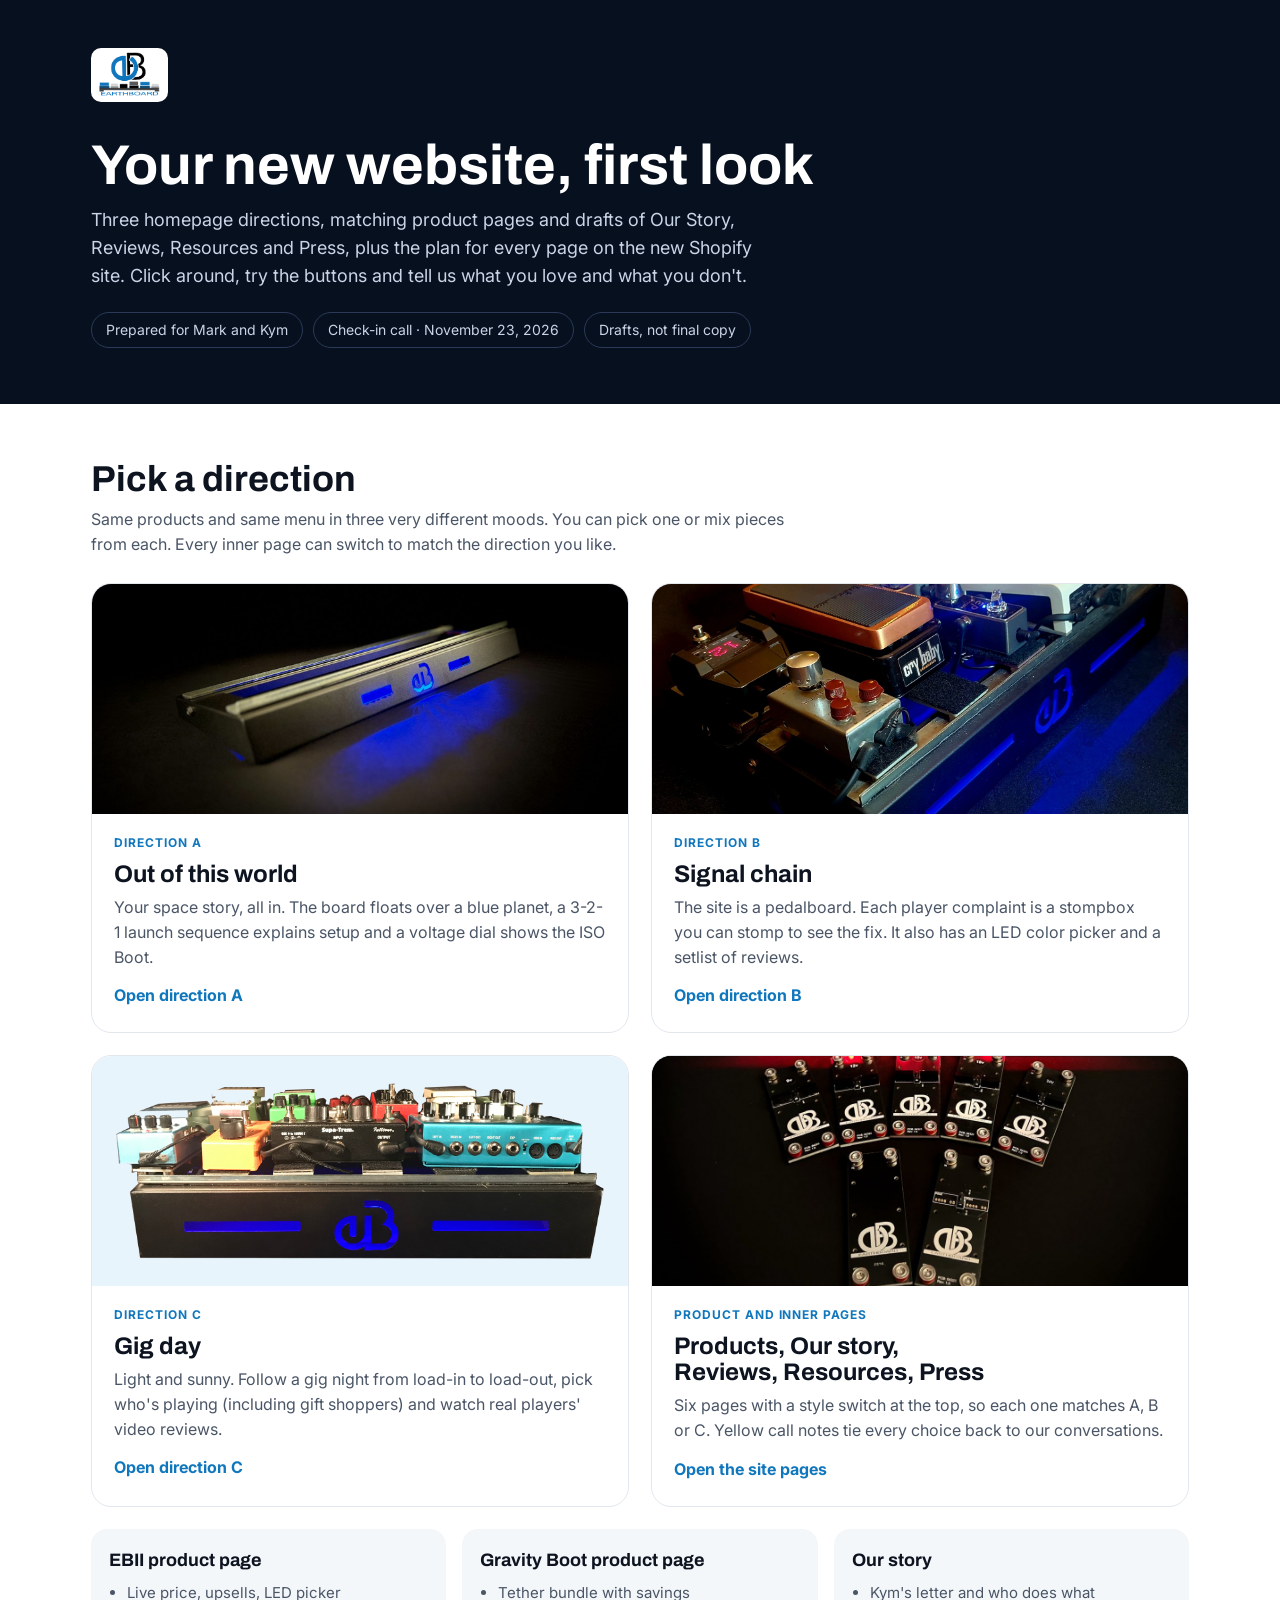
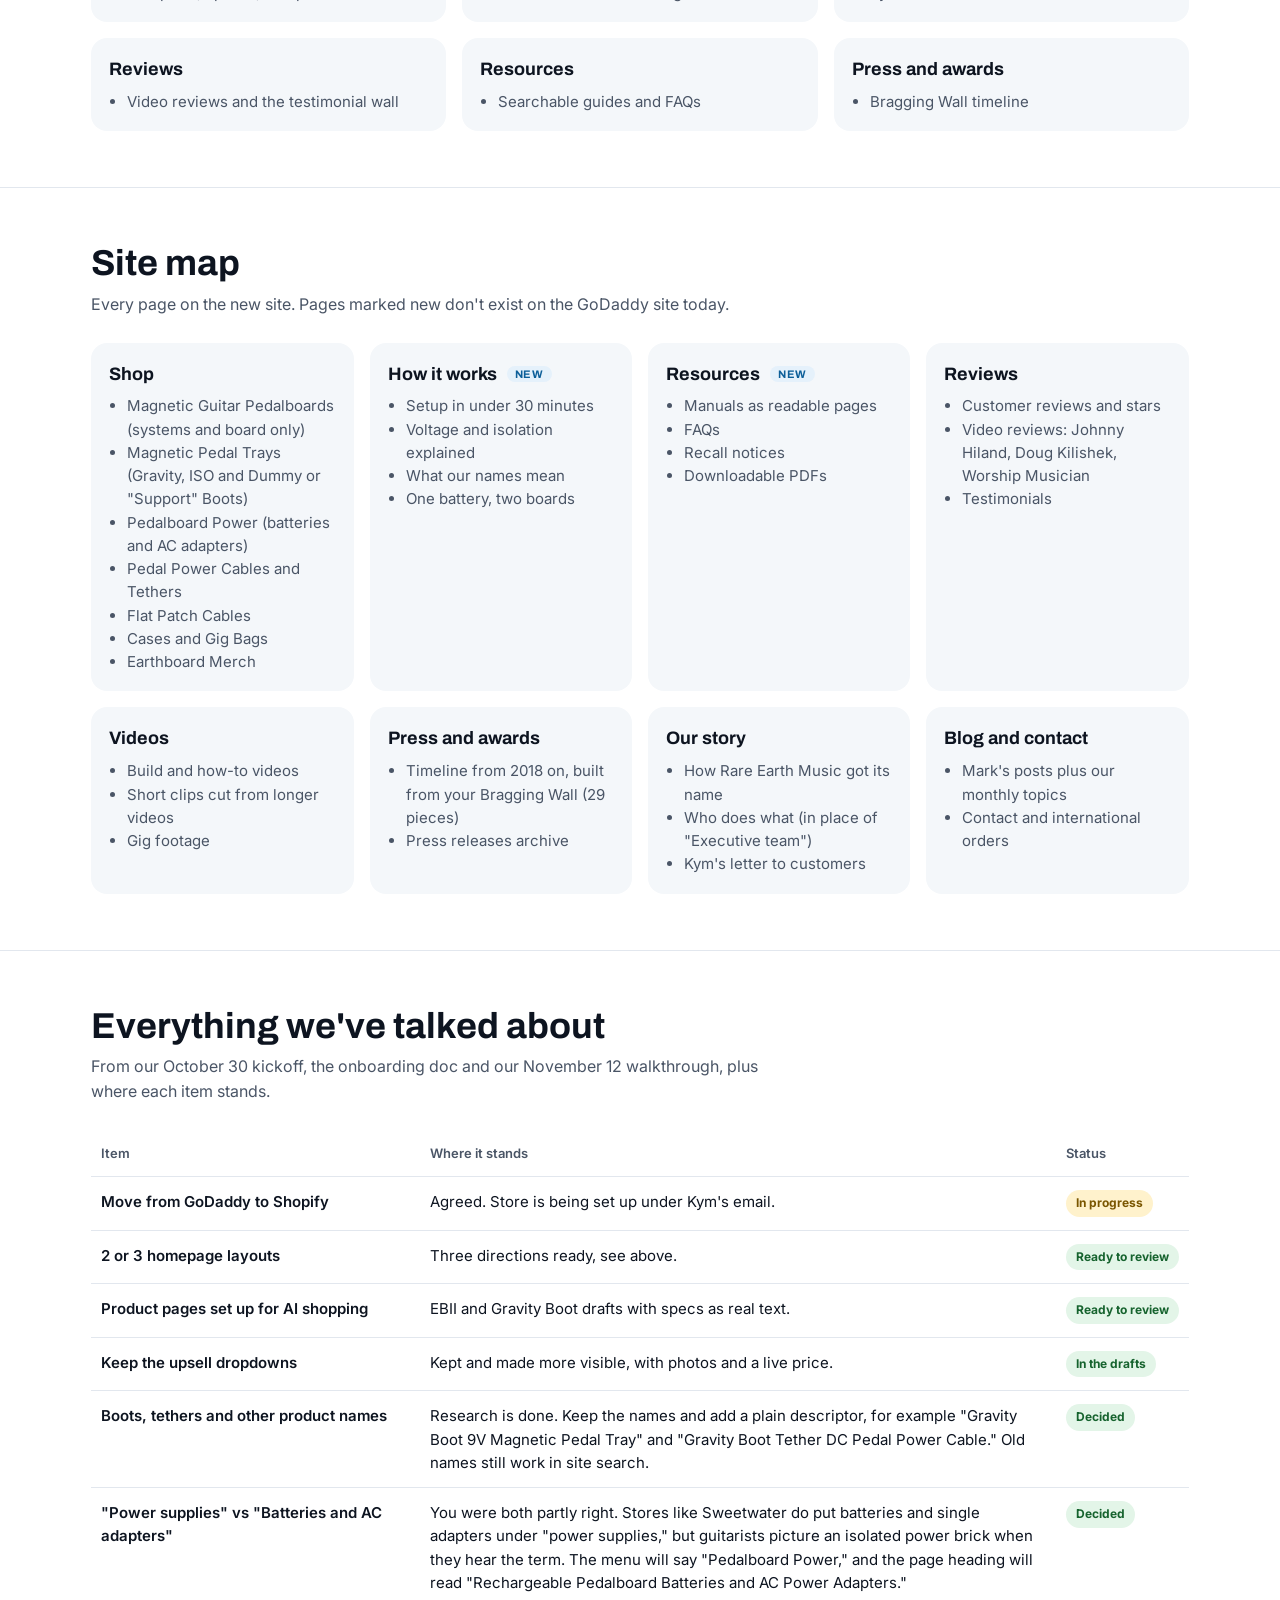
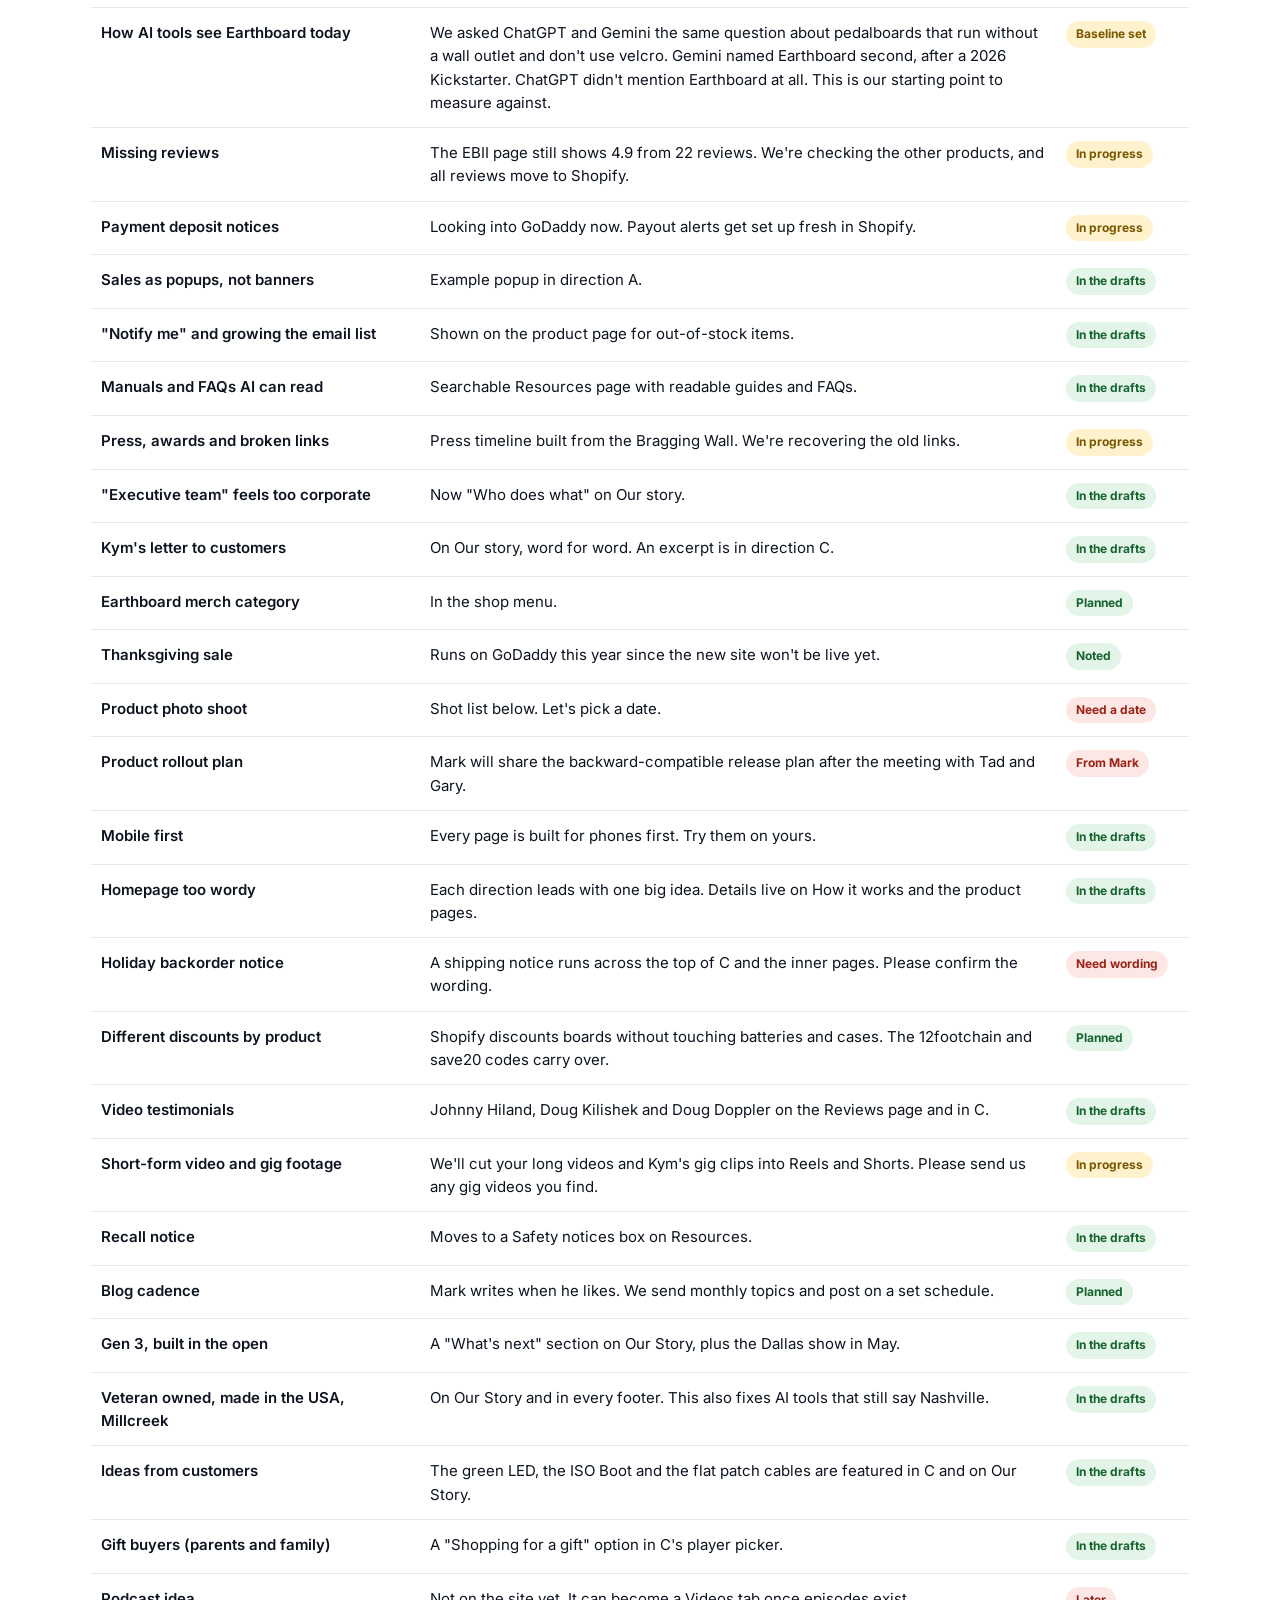
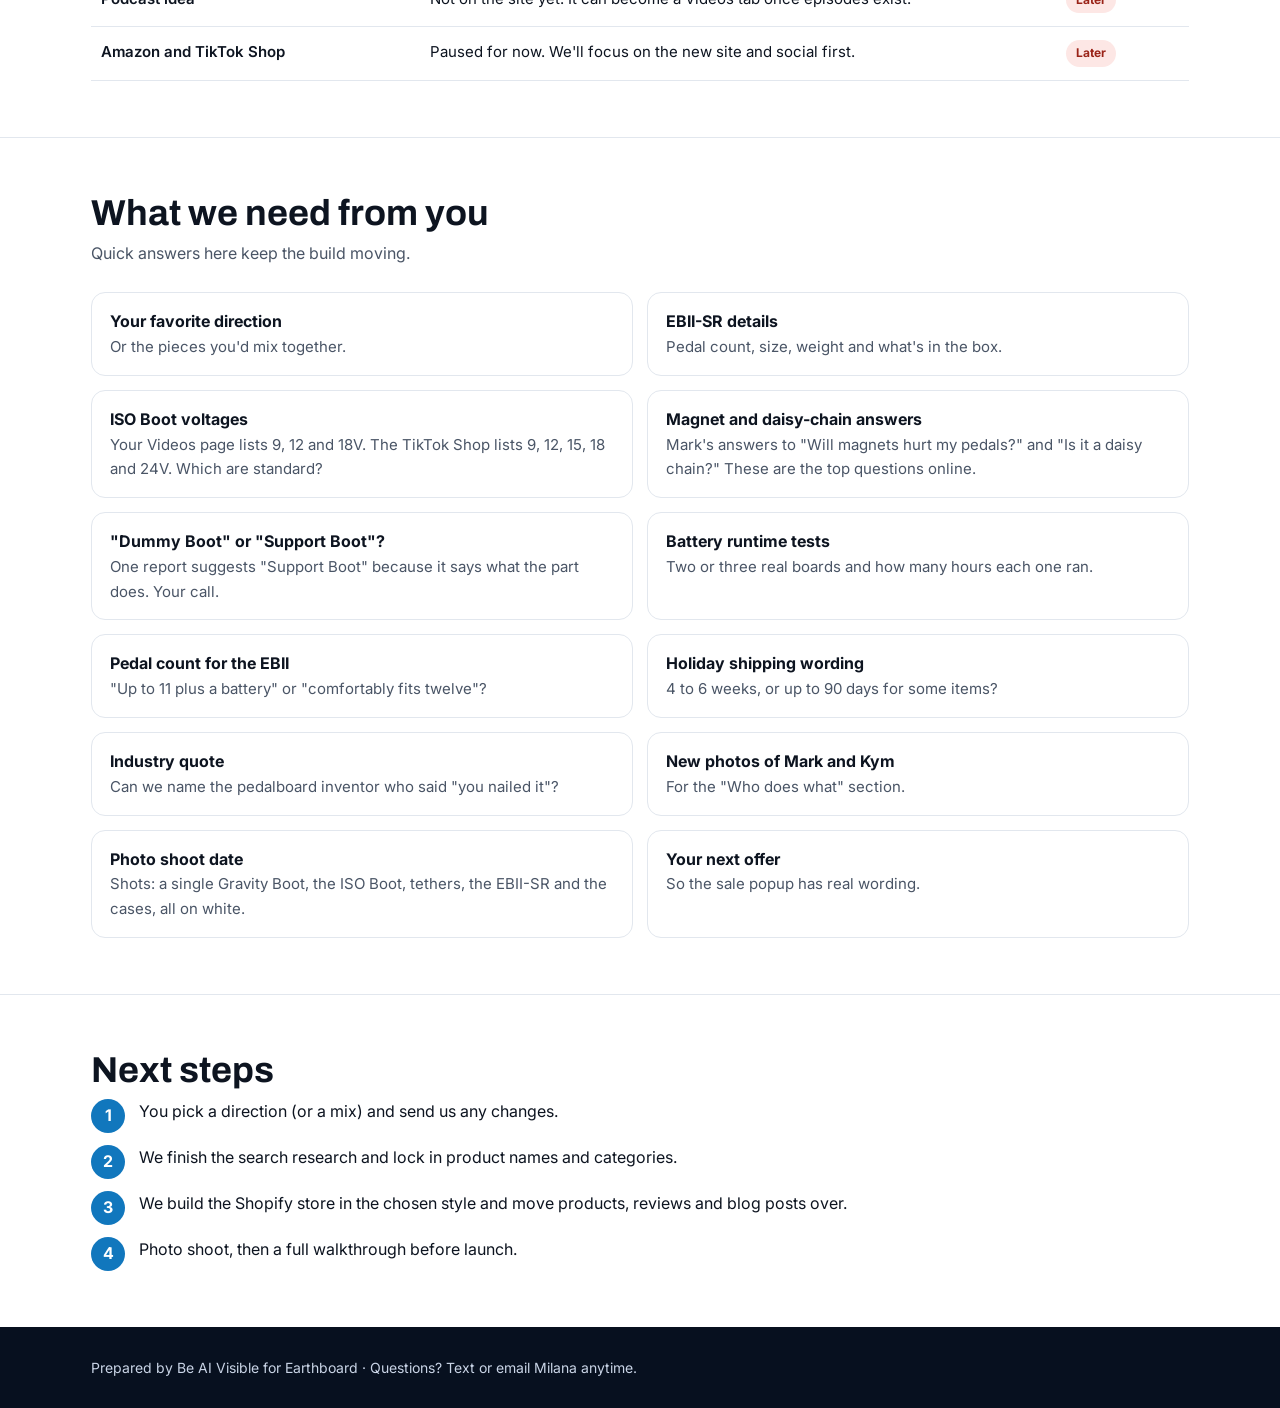
==== index.html @ 6cc05369 "Add Earthboard website mockups Co-Authored-By: Claude Opus 5.5 <noreply@anthropic.com> Claude-Sessio" ====
<!DOCTYPE html>
<html lang="en">
<head>
<meta charset="utf-8">
<meta name="viewport" content="width=device-width, initial-scale=1">
<title>Earthboard Website Drafts</title>
<link rel="preconnect" href="https://fonts.googleapis.com">
<link href="https://fonts.googleapis.com/css2?family=Archivo:wght@600;800&family=Inter:wght@400;500;600;700&display=swap" rel="stylesheet">
<style>
/* VOICE: warm, organised, client-ready
   IDEA: a gig poster for the website project: the lineup is the drafts, the setlist is the call follow-ups
   PICTURE: four big draft cards with real photos, then the site map drawn as a tree
   COLOUR and TYPE: deep navy band, white body, Earthboard blue; Archivo headings, Inter body
   LAYOUT: hero, draft cards, site map, call follow-ups table, what we need, next steps */
:root{color-scheme:light;--ink:#0d1420;--dim:#4a5566;--line:#e2e7ee;--soft:#f4f7fa;--blue:#1177bd;--navy:#07101f}
*{box-sizing:border-box;min-width:0}
body{margin:0;background:#fff;color:var(--ink);font:16px/1.55 Inter,system-ui,sans-serif;overflow-x:clip}
h1,h2,h3{font-family:Archivo,sans-serif;margin:0;line-height:1.1;text-wrap:balance}
.wrap{max-width:1200px;margin:0 auto;padding:0 max(4vw,16px)}
a{color:#0d5f99}
a:focus-visible{outline:3px solid #ffb703;outline-offset:3px}
.hero{background:var(--navy);color:#fff;padding:48px 0 56px}
.hero img{height:54px;background:#fff;border-radius:10px;padding:4px 8px}
.hero h1{font-size:clamp(34px,5vw,56px);margin:26px 0 10px}
.hero p{color:#c9d4e6;font-size:18px;margin:0;max-width:680px}
.meta{display:flex;flex-wrap:wrap;gap:10px;margin-top:22px}
.meta span{border:1px solid #2b3a58;border-radius:999px;padding:6px 14px;font-size:14px;color:#c9d4e6}
.band{padding:56px 0}
.band+.band{border-top:1px solid var(--line)}
.band h2{font-size:clamp(26px,3vw,36px);margin-bottom:8px}
.lead{color:var(--dim);margin:0 0 26px;max-width:700px}
.cards{display:grid;grid-template-columns:repeat(2,minmax(0,1fr));gap:22px}
.card{border:1px solid var(--line);border-radius:20px;overflow:hidden;text-decoration:none;color:var(--ink);display:flex;flex-direction:column;transition:transform .2s}
.card:hover{transform:translateY(-3px);box-shadow:0 14px 30px rgba(13,20,32,.12)}
.card .img{height:230px;background:#05060a;overflow:hidden}
.card .img img{width:100%;height:100%;object-fit:cover;display:block}
.card .t{padding:20px 22px 24px;display:flex;flex-direction:column;gap:8px}
.card .tag{font-size:12px;font-weight:700;letter-spacing:.08em;text-transform:uppercase;color:var(--blue)}
.card h3{font-size:24px}
.card p{margin:0;color:var(--dim)}
.card .go{margin-top:6px;font-weight:700;color:var(--blue)}
.tree{display:grid;grid-template-columns:repeat(4,minmax(0,1fr));gap:16px}
.node{background:var(--soft);border-radius:16px;padding:18px}
.node b{font-family:Archivo,sans-serif;font-size:18px;display:block;margin-bottom:6px}
.node ul{margin:0;padding-left:18px;color:var(--dim);font-size:15px}
.node .new{font-size:11px;font-weight:700;letter-spacing:.06em;text-transform:uppercase;background:#e5f1fb;color:#0d5f99;border-radius:999px;padding:2px 8px;margin-left:6px;vertical-align:2px}
.scroll{overflow-x:auto}
table{width:100%;border-collapse:collapse;font-size:15px}
th,td{text-align:left;padding:13px 10px;border-bottom:1px solid var(--line);vertical-align:top}
th{font-size:13px;color:var(--dim);font-weight:600}
td:first-child{font-weight:600;width:30%}
.st{display:inline-block;font-size:12px;font-weight:700;border-radius:999px;padding:4px 10px;white-space:nowrap}
.done{background:#e3f5e8;color:#16632e}
.prog{background:#fff2cc;color:#7a5600}
.wait{background:#fde7e5;color:#9a2318}
.need{display:grid;grid-template-columns:repeat(2,minmax(0,1fr));gap:14px}
.need div{border:1px solid var(--line);border-radius:14px;padding:16px 18px}
.need b{display:block}
.need span{color:var(--dim);font-size:15px}
.next{display:flex;flex-direction:column;gap:12px;max-width:760px}
.next div{display:flex;gap:14px;align-items:flex-start}
.next i{flex:none;width:34px;height:34px;border-radius:50%;background:var(--blue);color:#fff;font-style:normal;font-weight:700;display:flex;align-items:center;justify-content:center}
footer{background:var(--navy);color:#c9d4e6;padding:30px 0;font-size:14px}
@media(max-width:900px){.tree{grid-template-columns:repeat(2,minmax(0,1fr))}}
@media(max-width:700px){.cards,.need{grid-template-columns:minmax(0,1fr)}.tree{grid-template-columns:minmax(0,1fr)}td:first-child{width:auto}}
@media(max-width:600px){.stack thead{display:none}.stack tr{display:grid;padding:10px 0;border-bottom:1px solid var(--line)}.stack td{border:0;padding:3px 0}}
</style>
</head>
<body>

<section class="hero">
<div class="wrap">
<img src="assets/logo.png" alt="Earthboard">
<h1>Your new website, first look</h1>
<p>Three homepage directions, matching product pages and drafts of Our Story, Reviews, Resources and Press, plus the plan for every page on the new Shopify site. Click around, try the buttons and tell us what you love and what you don't.</p>
<div class="meta"><span>Prepared for Mark and Kym</span><span>Check-in call · November 23, 2026</span><span>Drafts, not final copy</span></div>
</div>
</section>

<section class="band">
<div class="wrap">
<h2>Pick a direction</h2>
<p class="lead">Same products and same menu in three very different moods. You can pick one or mix pieces from each. Every inner page can switch to match the direction you like.</p>
<div class="cards">
<a class="card" href="a/"><div class="img"><img src="assets/sr-glow.jpg" alt=""></div><div class="t"><span class="tag">Direction A</span><h3>Out of this world</h3><p>Your space story, all in. The board floats over a blue planet, a 3-2-1 launch sequence explains setup and a voltage dial shows the ISO Boot.</p><span class="go">Open direction A</span></div></a>
<a class="card" href="b/"><div class="img"><img src="assets/board-side.jpg" alt=""></div><div class="t"><span class="tag">Direction B</span><h3>Signal chain</h3><p>The site is a pedalboard. Each player complaint is a stompbox you can stomp to see the fix. It also has an LED color picker and a setlist of reviews.</p><span class="go">Open direction B</span></div></a>
<a class="card" href="c/"><div class="img" style="background:#e8f4fc"><img src="assets/board-cutout.png" alt="" style="object-fit:contain;padding:24px"></div><div class="t"><span class="tag">Direction C</span><h3>Gig day</h3><p>Light and sunny. Follow a gig night from load-in to load-out, pick who's playing (including gift shoppers) and watch real players' video reviews.</p><span class="go">Open direction C</span></div></a>
<a class="card" href="pages/#ebii"><div class="img"><img src="assets/boots-fan.jpg" alt="" style="object-position:50% 75%"></div><div class="t"><span class="tag">Product and inner pages</span><h3>Products, Our story, Reviews, Resources, Press</h3><p>Six pages with a style switch at the top, so each one matches A, B or C. Yellow call notes tie every choice back to our conversations.</p><span class="go">Open the site pages</span></div></a>
</div>
<div class="tree" style="margin-top:22px;grid-template-columns:repeat(3,minmax(0,1fr))">
<a class="node" href="pages/#ebii" style="text-decoration:none;color:inherit"><b>EBII product page</b><ul><li>Live price, upsells, LED picker</li></ul></a>
<a class="node" href="pages/#gravity-boot" style="text-decoration:none;color:inherit"><b>Gravity Boot product page</b><ul><li>Tether bundle with savings</li></ul></a>
<a class="node" href="pages/#story" style="text-decoration:none;color:inherit"><b>Our story</b><ul><li>Kym's letter and who does what</li></ul></a>
<a class="node" href="pages/#reviews" style="text-decoration:none;color:inherit"><b>Reviews</b><ul><li>Video reviews and the testimonial wall</li></ul></a>
<a class="node" href="pages/#resources" style="text-decoration:none;color:inherit"><b>Resources</b><ul><li>Searchable guides and FAQs</li></ul></a>
<a class="node" href="pages/#press" style="text-decoration:none;color:inherit"><b>Press and awards</b><ul><li>Bragging Wall timeline</li></ul></a>
</div>
</div>
</section>

<section class="band">
<div class="wrap">
<h2>Site map</h2>
<p class="lead">Every page on the new site. Pages marked new don't exist on the GoDaddy site today.</p>
<div class="tree">
<div class="node"><b>Shop</b><ul><li>Magnetic Guitar Pedalboards (systems and board only)</li><li>Magnetic Pedal Trays (Gravity, ISO and Dummy or "Support" Boots)</li><li>Pedalboard Power (batteries and AC adapters)</li><li>Pedal Power Cables and Tethers</li><li>Flat Patch Cables</li><li>Cases and Gig Bags</li><li>Earthboard Merch</li></ul></div>
<div class="node"><b>How it works <span class="new">new</span></b><ul><li>Setup in under 30 minutes</li><li>Voltage and isolation explained</li><li>What our names mean</li><li>One battery, two boards</li></ul></div>
<div class="node"><b>Resources <span class="new">new</span></b><ul><li>Manuals as readable pages</li><li>FAQs</li><li>Recall notices</li><li>Downloadable PDFs</li></ul></div>
<div class="node"><b>Reviews</b><ul><li>Customer reviews and stars</li><li>Video reviews: Johnny Hiland, Doug Kilishek, Worship Musician</li><li>Testimonials</li></ul></div>
<div class="node"><b>Videos</b><ul><li>Build and how-to videos</li><li>Short clips cut from longer videos</li><li>Gig footage</li></ul></div>
<div class="node"><b>Press and awards</b><ul><li>Timeline from 2018 on, built from your Bragging Wall (29 pieces)</li><li>Press releases archive</li></ul></div>
<div class="node"><b>Our story</b><ul><li>How Rare Earth Music got its name</li><li>Who does what (in place of "Executive team")</li><li>Kym's letter to customers</li></ul></div>
<div class="node"><b>Blog and contact</b><ul><li>Mark's posts plus our monthly topics</li><li>Contact and international orders</li></ul></div>
</div>
</div>
</section>

<section class="band">
<div class="wrap">
<h2>Everything we've talked about</h2>
<p class="lead">From our October 30 kickoff, the onboarding doc and our November 12 walkthrough, plus where each item stands.</p>
<div class="scroll"><table class="stack">
<thead><tr><th>Item</th><th>Where it stands</th><th>Status</th></tr></thead>
<tbody>
<tr><td>Move from GoDaddy to Shopify</td><td>Agreed. Store is being set up under Kym's email.</td><td><span class="st prog">In progress</span></td></tr>
<tr><td>2 or 3 homepage layouts</td><td>Three directions ready, see above.</td><td><span class="st done">Ready to review</span></td></tr>
<tr><td>Product pages set up for AI shopping</td><td>EBII and Gravity Boot drafts with specs as real text.</td><td><span class="st done">Ready to review</span></td></tr>
<tr><td>Keep the upsell dropdowns</td><td>Kept and made more visible, with photos and a live price.</td><td><span class="st done">In the drafts</span></td></tr>
<tr><td>Boots, tethers and other product names</td><td>Research is done. Keep the names and add a plain descriptor, for example "Gravity Boot 9V Magnetic Pedal Tray" and "Gravity Boot Tether DC Pedal Power Cable." Old names still work in site search.</td><td><span class="st done">Decided</span></td></tr>
<tr><td>"Power supplies" vs "Batteries and AC adapters"</td><td>You were both partly right. Stores like Sweetwater do put batteries and single adapters under "power supplies," but guitarists picture an isolated power brick when they hear the term. The menu will say "Pedalboard Power," and the page heading will read "Rechargeable Pedalboard Batteries and AC Power Adapters."</td><td><span class="st done">Decided</span></td></tr>
<tr><td>How AI tools see Earthboard today</td><td>We asked ChatGPT and Gemini the same question about pedalboards that run without a wall outlet and don't use velcro. Gemini named Earthboard second, after a 2026 Kickstarter. ChatGPT didn't mention Earthboard at all. This is our starting point to measure against.</td><td><span class="st prog">Baseline set</span></td></tr>
<tr><td>Missing reviews</td><td>The EBII page still shows 4.9 from 22 reviews. We're checking the other products, and all reviews move to Shopify.</td><td><span class="st prog">In progress</span></td></tr>
<tr><td>Payment deposit notices</td><td>Looking into GoDaddy now. Payout alerts get set up fresh in Shopify.</td><td><span class="st prog">In progress</span></td></tr>
<tr><td>Sales as popups, not banners</td><td>Example popup in direction A.</td><td><span class="st done">In the drafts</span></td></tr>
<tr><td>"Notify me" and growing the email list</td><td>Shown on the product page for out-of-stock items.</td><td><span class="st done">In the drafts</span></td></tr>
<tr><td>Manuals and FAQs AI can read</td><td>Searchable Resources page with readable guides and FAQs.</td><td><span class="st done">In the drafts</span></td></tr>
<tr><td>Press, awards and broken links</td><td>Press timeline built from the Bragging Wall. We're recovering the old links.</td><td><span class="st prog">In progress</span></td></tr>
<tr><td>"Executive team" feels too corporate</td><td>Now "Who does what" on Our story.</td><td><span class="st done">In the drafts</span></td></tr>
<tr><td>Kym's letter to customers</td><td>On Our story, word for word. An excerpt is in direction C.</td><td><span class="st done">In the drafts</span></td></tr>
<tr><td>Earthboard merch category</td><td>In the shop menu.</td><td><span class="st done">Planned</span></td></tr>
<tr><td>Thanksgiving sale</td><td>Runs on GoDaddy this year since the new site won't be live yet.</td><td><span class="st done">Noted</span></td></tr>
<tr><td>Product photo shoot</td><td>Shot list below. Let's pick a date.</td><td><span class="st wait">Need a date</span></td></tr>
<tr><td>Product rollout plan</td><td>Mark will share the backward-compatible release plan after the meeting with Tad and Gary.</td><td><span class="st wait">From Mark</span></td></tr>
<tr><td>Mobile first</td><td>Every page is built for phones first. Try them on yours.</td><td><span class="st done">In the drafts</span></td></tr>
<tr><td>Homepage too wordy</td><td>Each direction leads with one big idea. Details live on How it works and the product pages.</td><td><span class="st done">In the drafts</span></td></tr>
<tr><td>Holiday backorder notice</td><td>A shipping notice runs across the top of C and the inner pages. Please confirm the wording.</td><td><span class="st wait">Need wording</span></td></tr>
<tr><td>Different discounts by product</td><td>Shopify discounts boards without touching batteries and cases. The 12footchain and save20 codes carry over.</td><td><span class="st done">Planned</span></td></tr>
<tr><td>Video testimonials</td><td>Johnny Hiland, Doug Kilishek and Doug Doppler on the Reviews page and in C.</td><td><span class="st done">In the drafts</span></td></tr>
<tr><td>Short-form video and gig footage</td><td>We'll cut your long videos and Kym's gig clips into Reels and Shorts. Please send us any gig videos you find.</td><td><span class="st prog">In progress</span></td></tr>
<tr><td>Recall notice</td><td>Moves to a Safety notices box on Resources.</td><td><span class="st done">In the drafts</span></td></tr>
<tr><td>Blog cadence</td><td>Mark writes when he likes. We send monthly topics and post on a set schedule.</td><td><span class="st done">Planned</span></td></tr>
<tr><td>Gen 3, built in the open</td><td>A "What's next" section on Our Story, plus the Dallas show in May.</td><td><span class="st done">In the drafts</span></td></tr>
<tr><td>Veteran owned, made in the USA, Millcreek</td><td>On Our Story and in every footer. This also fixes AI tools that still say Nashville.</td><td><span class="st done">In the drafts</span></td></tr>
<tr><td>Ideas from customers</td><td>The green LED, the ISO Boot and the flat patch cables are featured in C and on Our Story.</td><td><span class="st done">In the drafts</span></td></tr>
<tr><td>Gift buyers (parents and family)</td><td>A "Shopping for a gift" option in C's player picker.</td><td><span class="st done">In the drafts</span></td></tr>
<tr><td>Podcast idea</td><td>Not on the site yet. It can become a Videos tab once episodes exist.</td><td><span class="st wait">Later</span></td></tr>
<tr><td>Amazon and TikTok Shop</td><td>Paused for now. We'll focus on the new site and social first.</td><td><span class="st wait">Later</span></td></tr>
</tbody></table></div>
</div>
</section>

<section class="band">
<div class="wrap">
<h2>What we need from you</h2>
<p class="lead">Quick answers here keep the build moving.</p>
<div class="need">
<div><b>Your favorite direction</b><span>Or the pieces you'd mix together.</span></div>
<div><b>EBII-SR details</b><span>Pedal count, size, weight and what's in the box.</span></div>
<div><b>ISO Boot voltages</b><span>Your Videos page lists 9, 12 and 18V. The TikTok Shop lists 9, 12, 15, 18 and 24V. Which are standard?</span></div>
<div><b>Magnet and daisy-chain answers</b><span>Mark's answers to "Will magnets hurt my pedals?" and "Is it a daisy chain?" These are the top questions online.</span></div>
<div><b>"Dummy Boot" or "Support Boot"?</b><span>One report suggests "Support Boot" because it says what the part does. Your call.</span></div>
<div><b>Battery runtime tests</b><span>Two or three real boards and how many hours each one ran.</span></div>
<div><b>Pedal count for the EBII</b><span>"Up to 11 plus a battery" or "comfortably fits twelve"?</span></div>
<div><b>Holiday shipping wording</b><span>4 to 6 weeks, or up to 90 days for some items?</span></div>
<div><b>Industry quote</b><span>Can we name the pedalboard inventor who said "you nailed it"?</span></div>
<div><b>New photos of Mark and Kym</b><span>For the "Who does what" section.</span></div>
<div><b>Photo shoot date</b><span>Shots: a single Gravity Boot, the ISO Boot, tethers, the EBII-SR and the cases, all on white.</span></div>
<div><b>Your next offer</b><span>So the sale popup has real wording.</span></div>
</div>
</div>
</section>

<section class="band">
<div class="wrap">
<h2>Next steps</h2>
<div class="next">
<div><i>1</i><p style="margin:0">You pick a direction (or a mix) and send us any changes.</p></div>
<div><i>2</i><p style="margin:0">We finish the search research and lock in product names and categories.</p></div>
<div><i>3</i><p style="margin:0">We build the Shopify store in the chosen style and move products, reviews and blog posts over.</p></div>
<div><i>4</i><p style="margin:0">Photo shoot, then a full walkthrough before launch.</p></div>
</div>
</div>
</section>

<footer><div class="wrap">Prepared by Be AI Visible for Earthboard · Questions? Text or email Milana anytime.</div></footer>
</body>
</html>
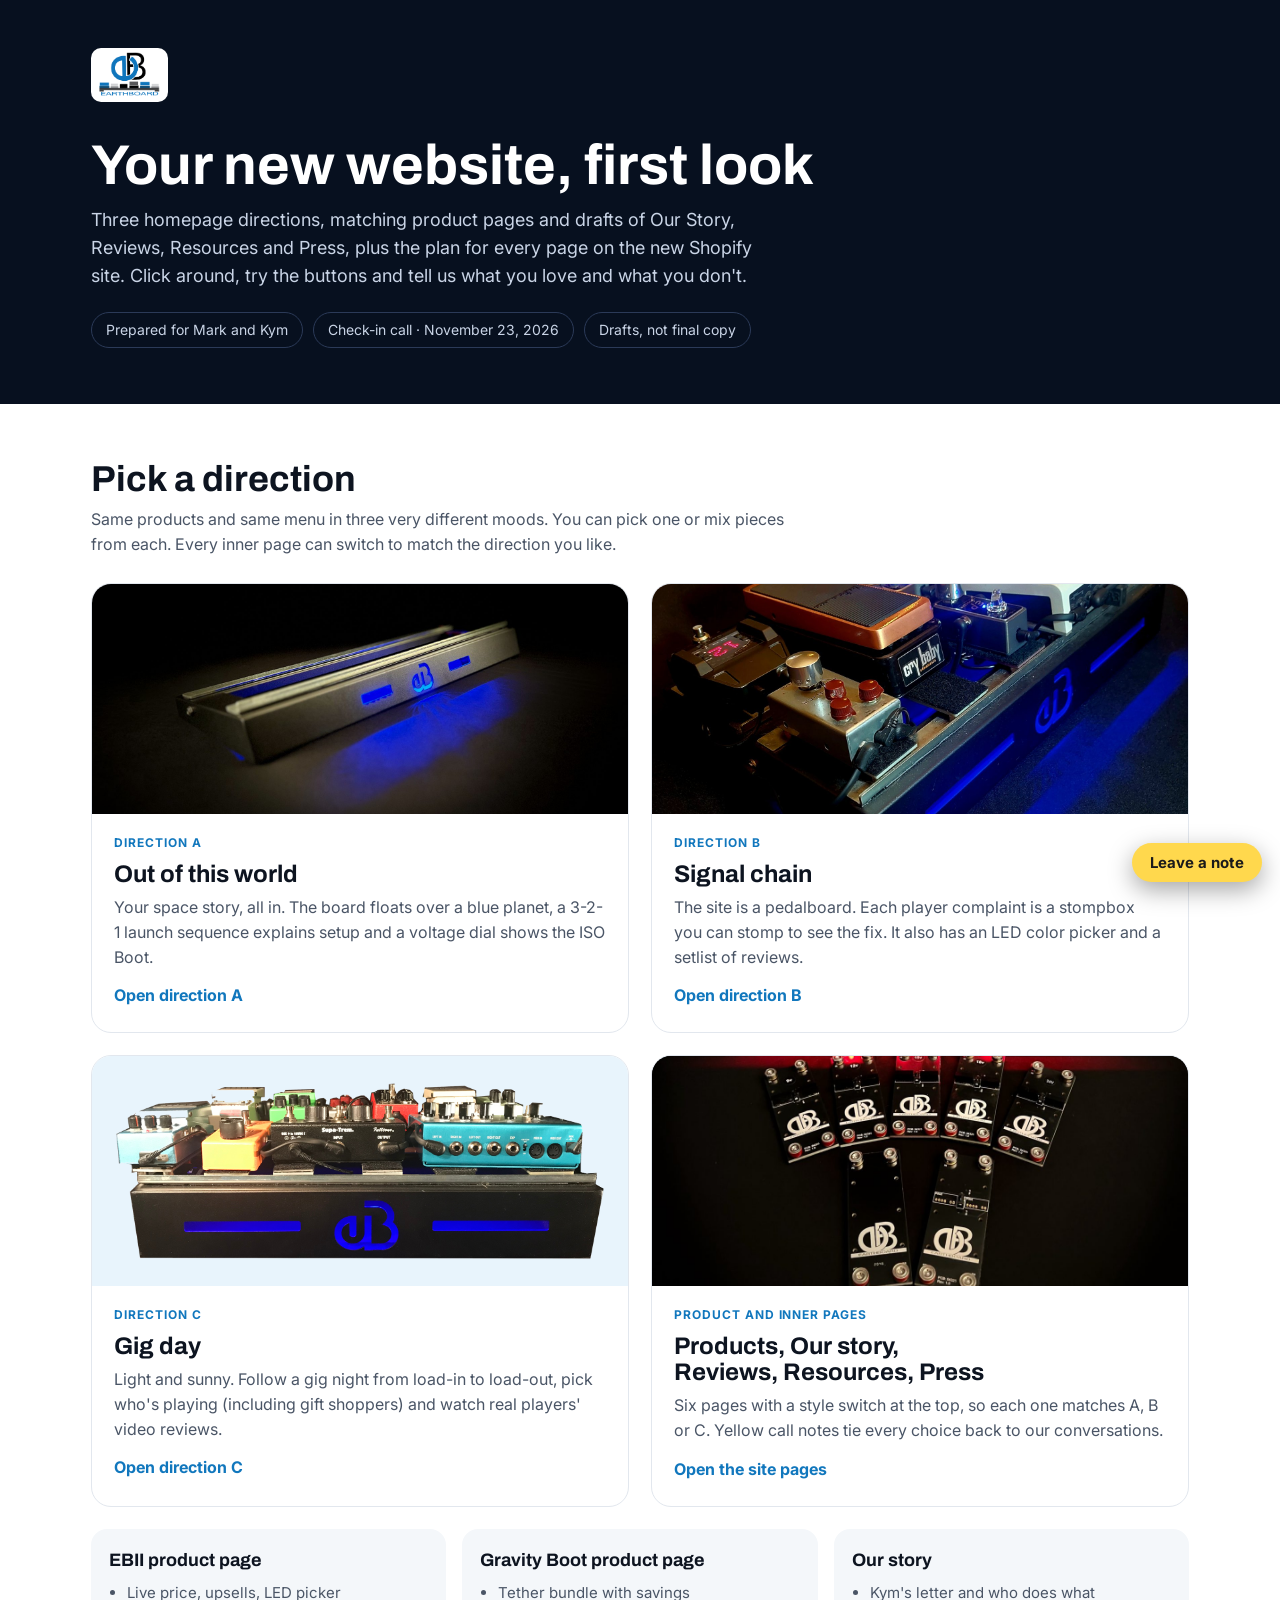
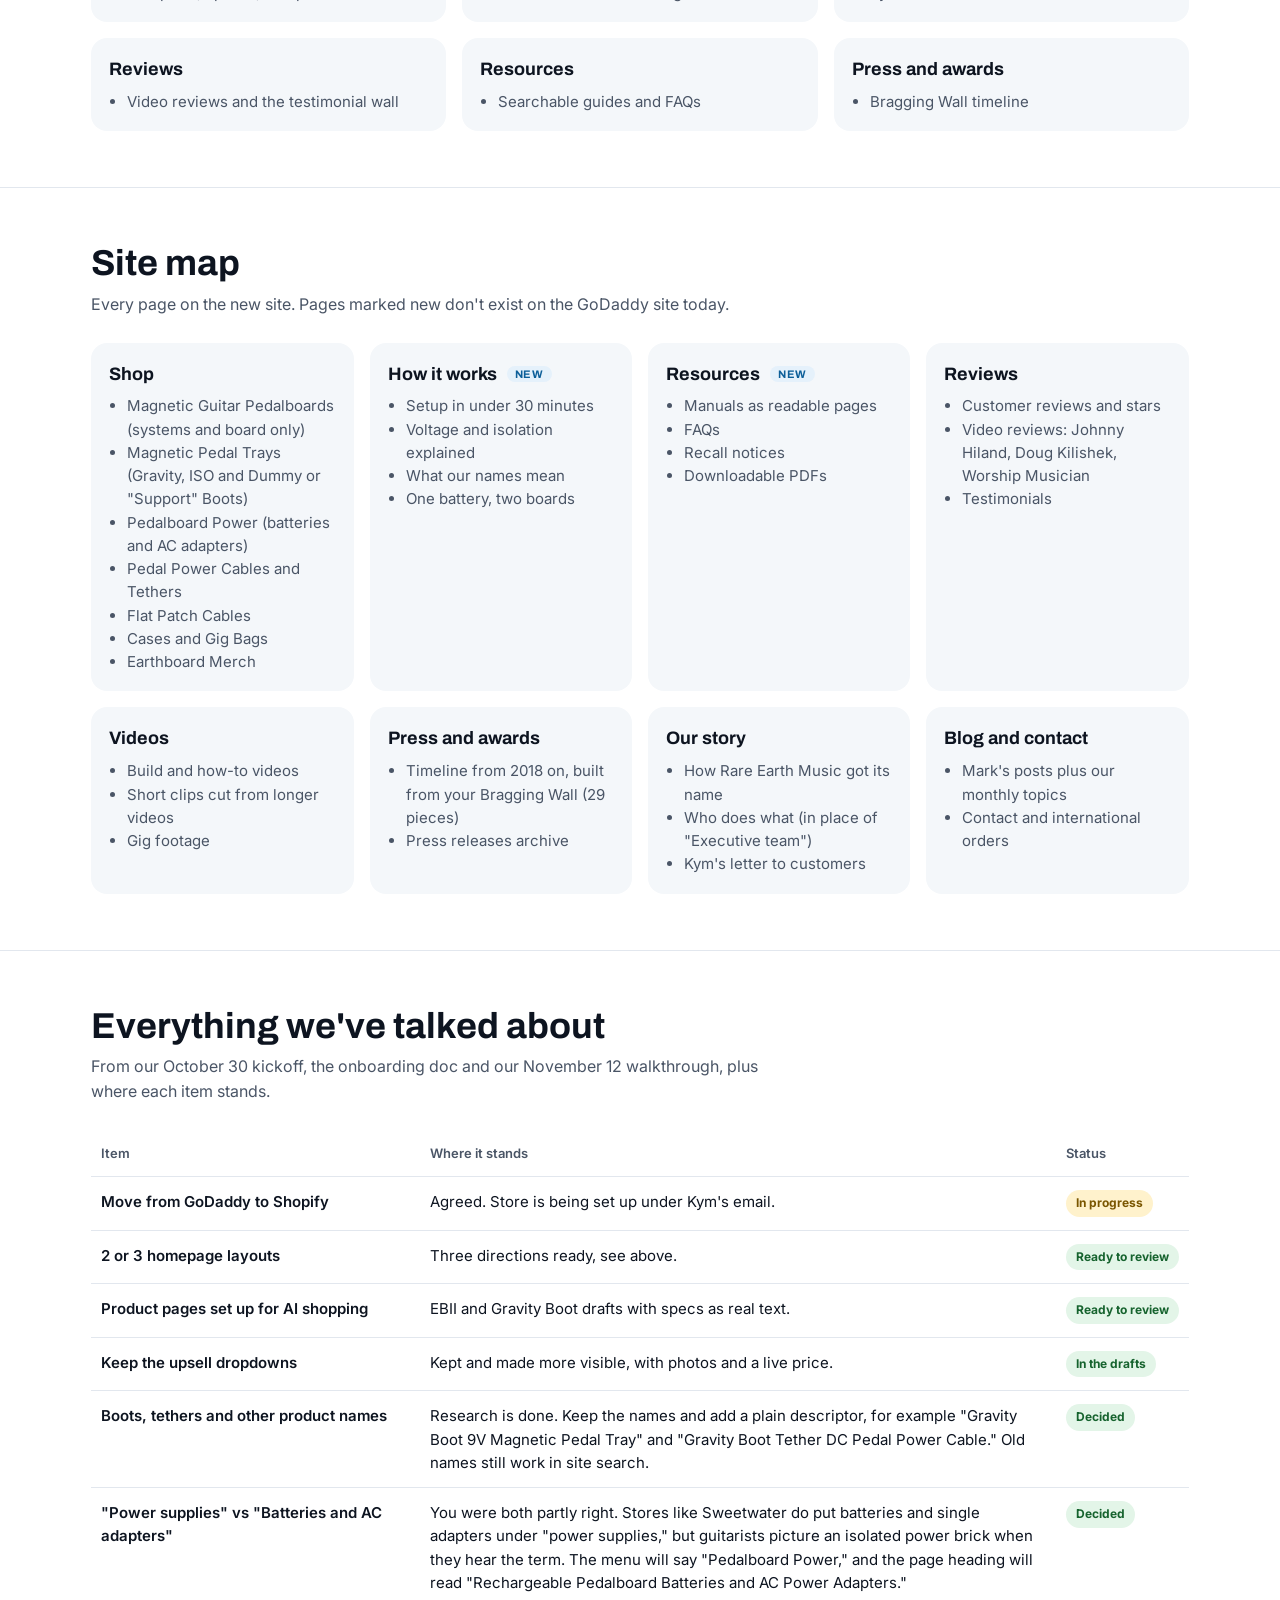
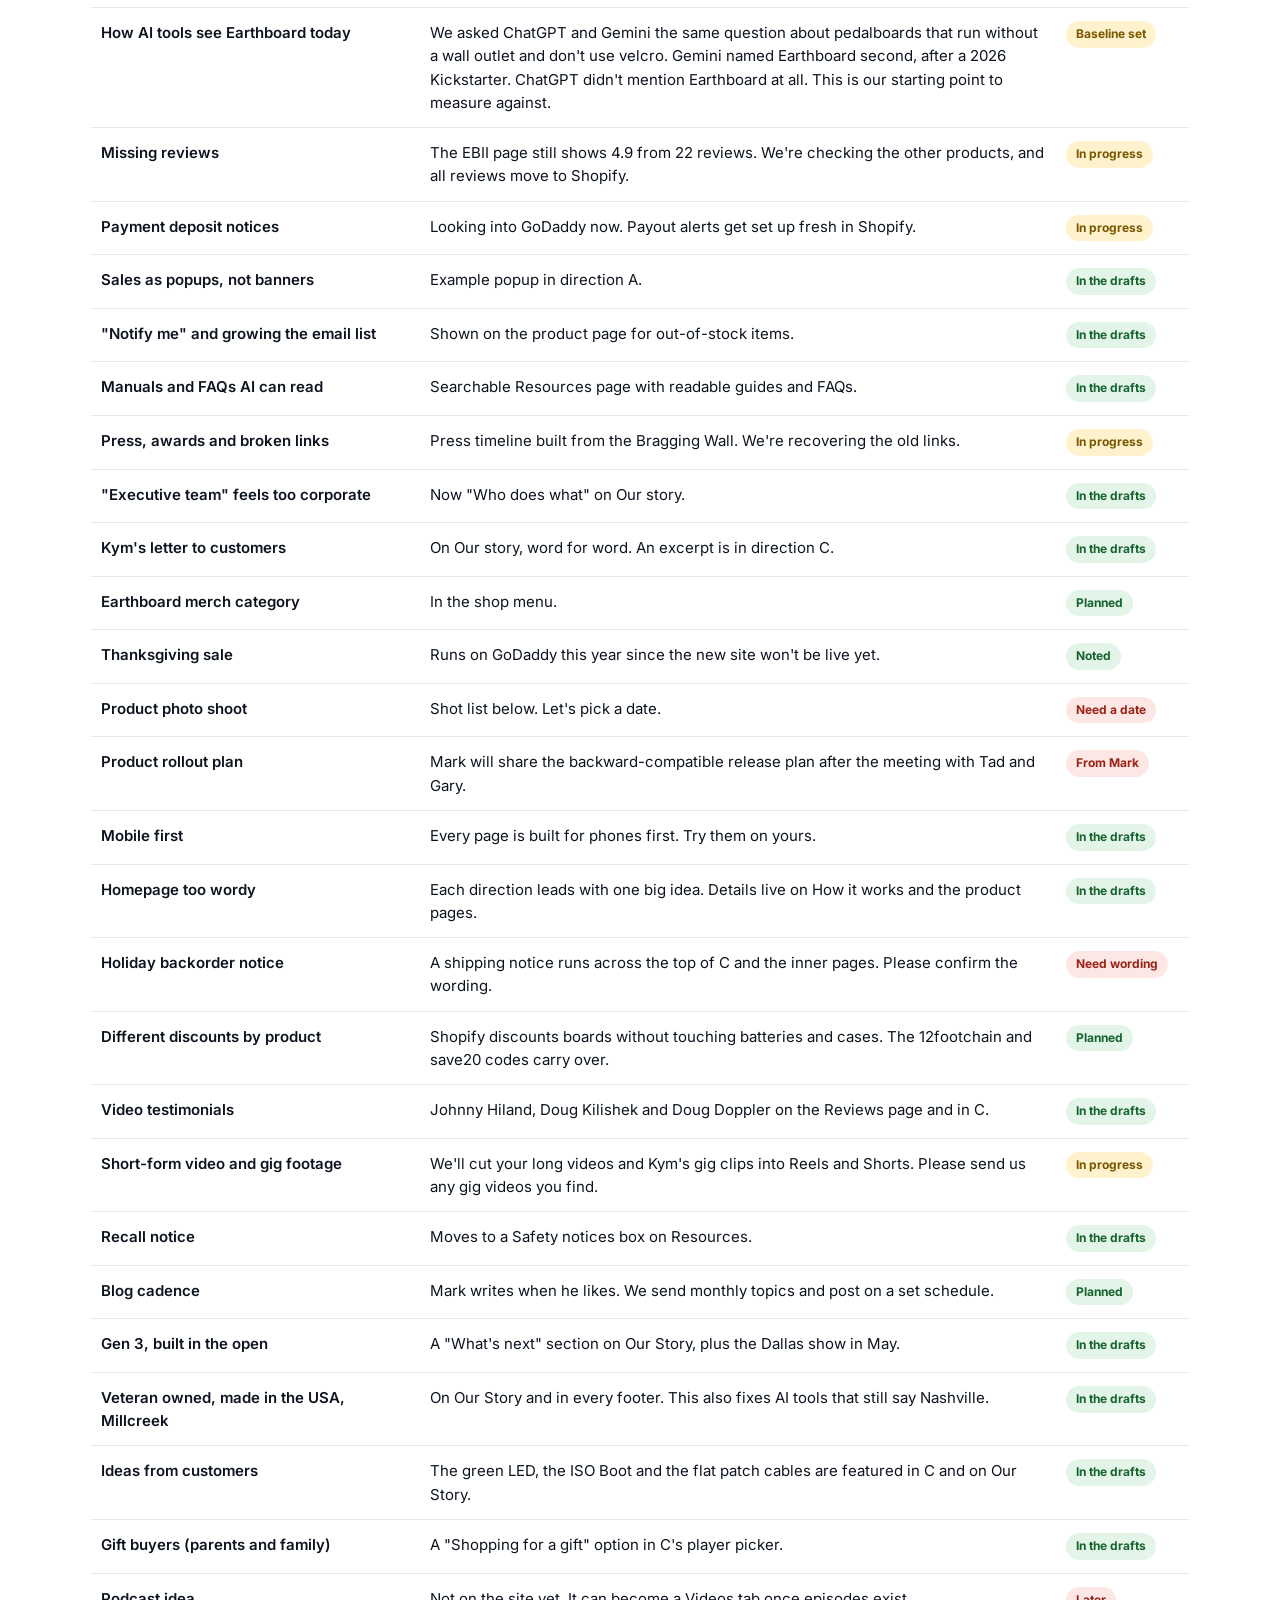
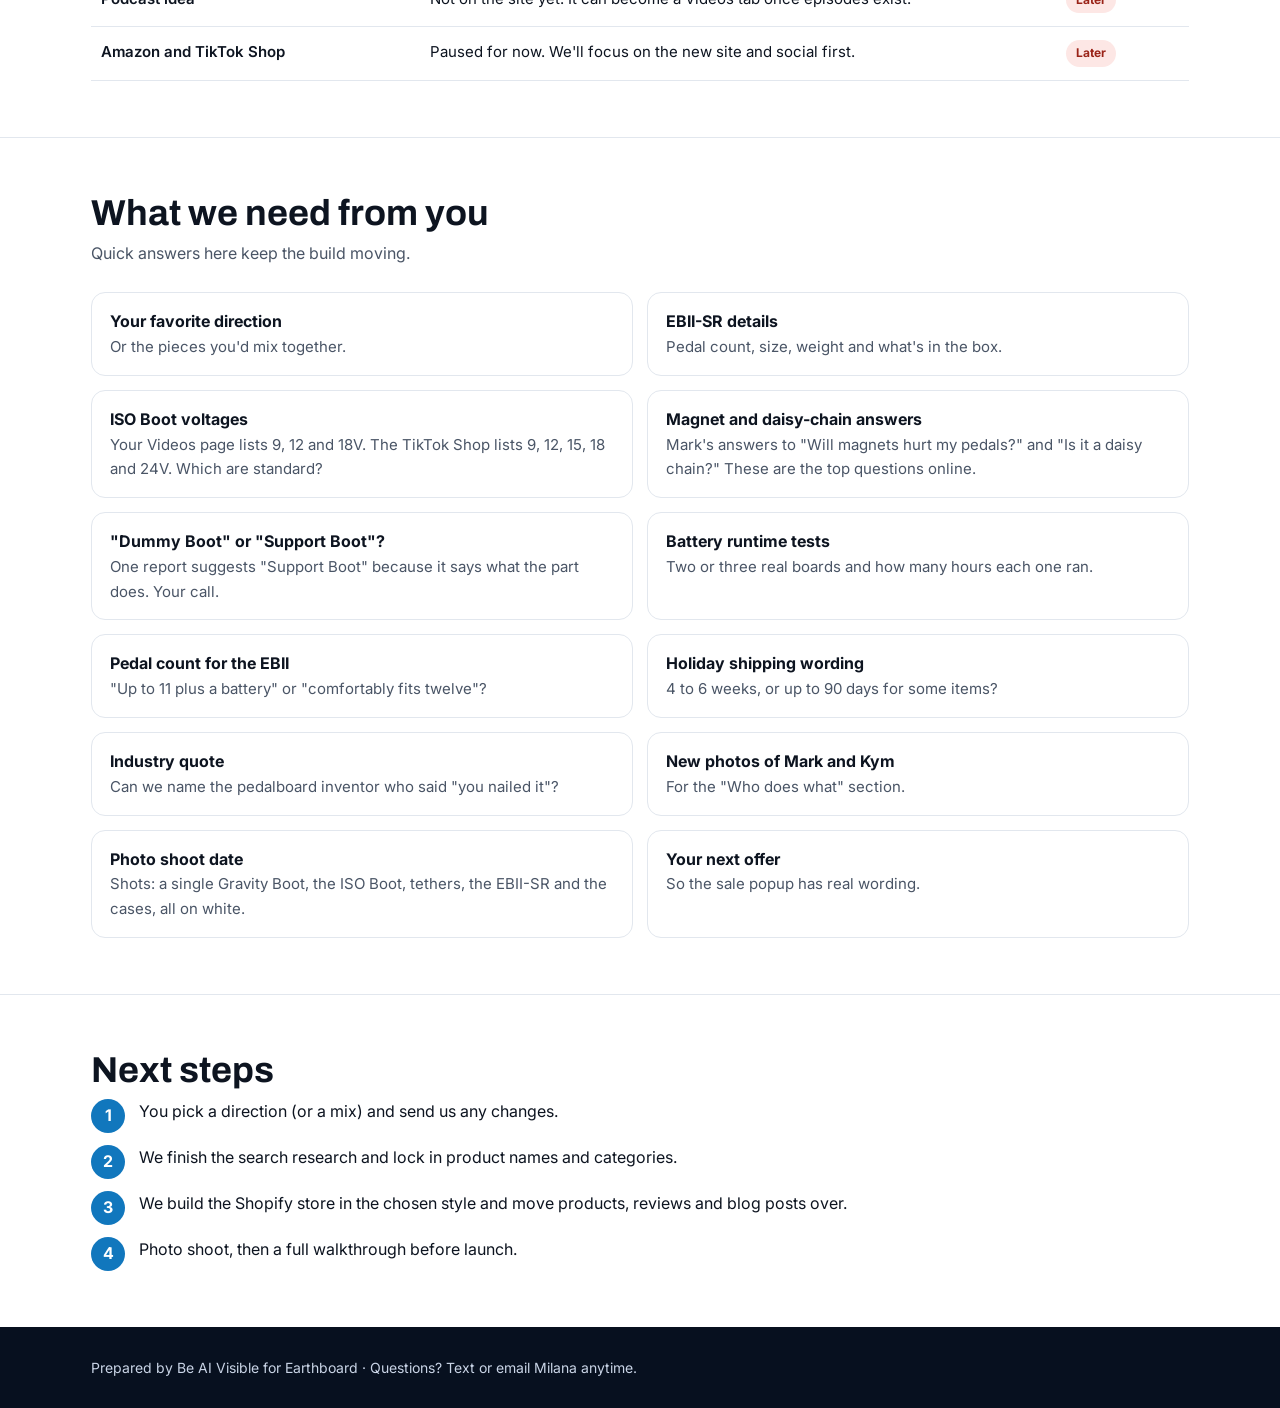
==== commit 2e24eae7: "Add Leave a note panel to every mockup page Co-Authored-By: Claude Opus 5.5 <noreply@anthropic.com> " ====
--- a/index.html
+++ b/index.html
@@ -193,5 +193,6 @@
 </section>
 
 <footer><div class="wrap">Prepared by Be AI Visible for Earthboard · Questions? Text or email Milana anytime.</div></footer>
+<script src="notes.js"></script>
 </body>
 </html>
